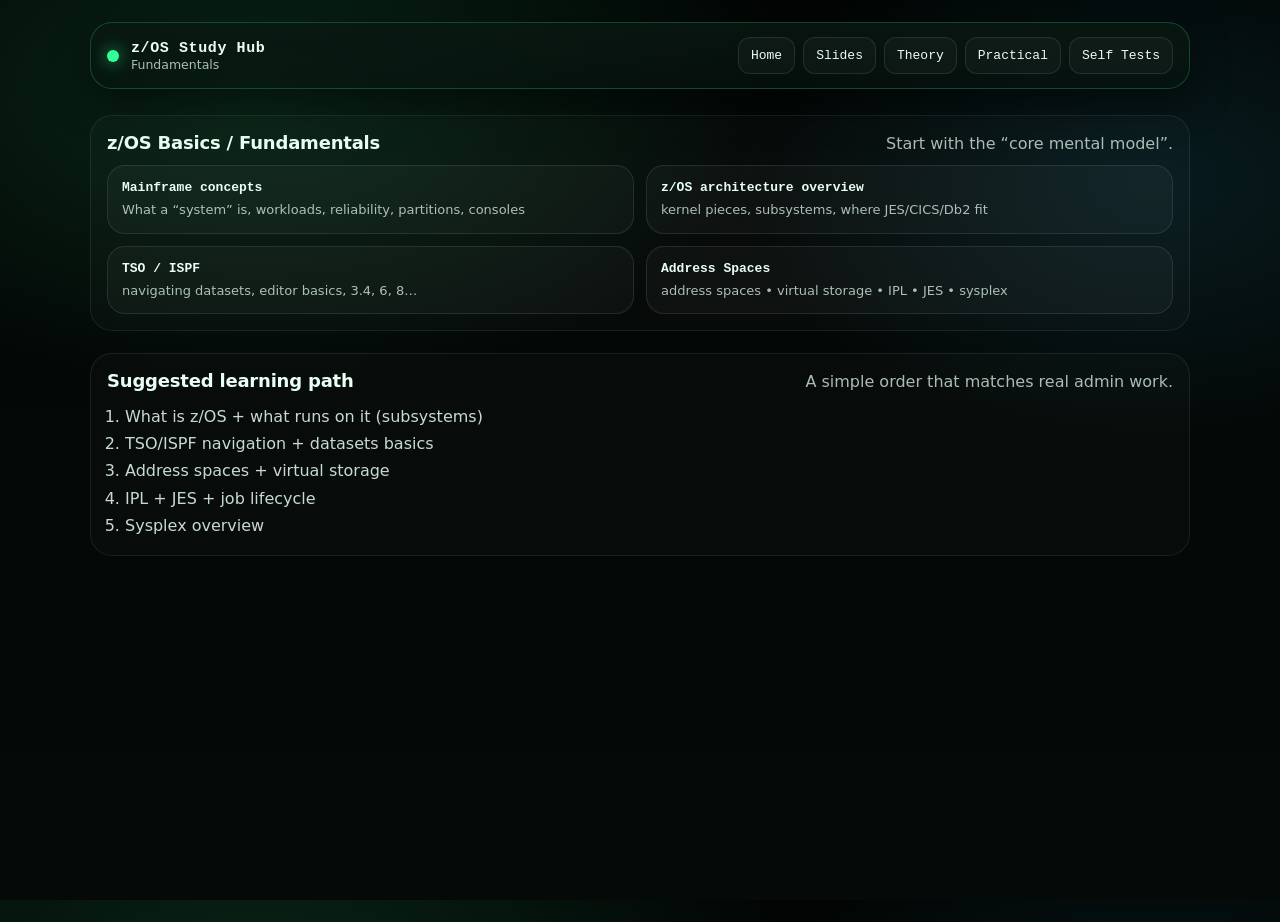
==== fundamentals.html @ 28c4d955 "Auto stash before checking out "origin/main"" ====
<!DOCTYPE html>
<html lang="en">
<head>
  <meta charset="UTF-8" />
  <title>z/OS Fundamentals</title>
  <meta name="viewport" content="width=device-width, initial-scale=1" />
  <link rel="stylesheet" href="assets/style.css" />
</head>

<body>
  <header class="topbar">
    <div class="brand">
      <span class="led"></span>
      <div>
        <div class="brand-title">z/OS Study Hub</div>
        <div class="brand-subtitle">Fundamentals</div>
      </div>
    </div>

    <nav class="topnav">
      <a href="index.html">Home</a>
      <a href="slides.html">Slides</a>
      <a href="theory.html">Theory</a>
      <a href="practical.html">Practical</a>
      <a href="tests.html">Self Tests</a>
    </nav>
  </header>

  <main class="container">
    <section class="section">
      <div class="section-title">
        <h2>z/OS Basics / Fundamentals</h2>
        <p class="muted">Start with the “core mental model”.</p>
      </div>

      <div class="grid areas">
        <a class="area-card" href="#">
          <div class="area-name">Mainframe concepts</div>
          <div class="area-items">What a “system” is, workloads, reliability, partitions, consoles</div>
        </a>

        <a class="area-card" href="#">
          <div class="area-name">z/OS architecture overview</div>
          <div class="area-items">kernel pieces, subsystems, where JES/CICS/Db2 fit</div>
        </a>

        <a class="area-card" href="#">
          <div class="area-name">TSO / ISPF</div>
          <div class="area-items">navigating datasets, editor basics, 3.4, 6, 8…</div>
        </a>

        <a class="area-card" href="address-spaces.html">
        <div class="area-name">Address Spaces</div>
          <div class="area-items">address spaces • virtual storage • IPL • JES • sysplex</div>
        </a>
      </div>
    </section>

    <section class="section">
      <div class="section-title">
        <h2>Suggested learning path</h2>
        <p class="muted">A simple order that matches real admin work.</p>
      </div>

      <ol style="margin-left: 18px; line-height: 1.7; color: rgba(233,255,244,0.85);">
        <li>What is z/OS + what runs on it (subsystems)</li>
        <li>TSO/ISPF navigation + datasets basics</li>
        <li>Address spaces + virtual storage</li>
        <li>IPL + JES + job lifecycle</li>
        <li>Sysplex overview</li>
      </ol>
    </section>
  </main>
</body>
</html>
---- assets/style.css ----
/* ===== Reset ===== */
* { margin: 0; padding: 0; box-sizing: border-box; }
html, body { height: 100%; }

:root{
  --bg: #050A08;
  --panel: rgba(10, 24, 18, 0.75);
  --panel-solid: #07130f;

  --text: #E9FFF4;
  --muted: rgba(233, 255, 244, 0.72);

  --accent: #33ff99;      /* classic terminal green */
  --accent2: #34d4ff;     /* subtle cyan */
  --danger: #ff4d6d;

  --border: rgba(51,255,153,0.22);
  --shadow: 0 16px 40px rgba(0,0,0,0.45);

  --radius: 16px;
  --radius2: 22px;

  --mono: ui-monospace, SFMono-Regular, Menlo, Monaco, Consolas, "Liberation Mono", "Courier New", monospace;
  --sans: system-ui, -apple-system, Segoe UI, Roboto, Helvetica, Arial, "Apple Color Emoji","Segoe UI Emoji";
}

body{
  font-family: var(--sans);
  color: var(--text);
  background:
    radial-gradient(900px 500px at 20% 10%, rgba(51,255,153,0.13), transparent 60%),
    radial-gradient(700px 450px at 90% 20%, rgba(52,212,255,0.10), transparent 60%),
    linear-gradient(180deg, #020504, var(--bg));
}

/* subtle “scanlines” */
body::before{
  content:"";
  position: fixed;
  inset: 0;
  pointer-events: none;
  background: repeating-linear-gradient(
    to bottom,
    rgba(255,255,255,0.03),
    rgba(255,255,255,0.03) 1px,
    transparent 1px,
    transparent 4px
  );
  opacity: 0.07;
  mix-blend-mode: overlay;
}

a{ color: inherit; text-decoration: none; }
a:hover{ text-decoration: none; }

/* ===== Layout ===== */
.container{
  width: min(1100px, 92vw);
  margin: 26px auto 40px;
}

.topbar{
  width: min(1100px, 92vw);
  margin: 22px auto 0;
  display: flex;
  align-items: center;
  justify-content: space-between;
  gap: 18px;
  padding: 14px 16px;
  border: 1px solid var(--border);
  border-radius: var(--radius2);
  background: linear-gradient(180deg, rgba(10,24,18,0.85), rgba(7,19,15,0.60));
  box-shadow: var(--shadow);
  backdrop-filter: blur(10px);
}

.brand{
  display: flex;
  align-items: center;
  gap: 12px;
}

.led{
  width: 12px;
  height: 12px;
  border-radius: 999px;
  background: var(--accent);
  box-shadow: 0 0 16px rgba(51,255,153,0.7);
}

.brand-title{
  font-family: var(--mono);
  letter-spacing: 0.6px;
  font-weight: 800;
  font-size: 15px;
}

.brand-subtitle{
  color: var(--muted);
  font-size: 12.5px;
}

.topnav{
  display: flex;
  gap: 8px;
  flex-wrap: wrap;
  justify-content: flex-end;
}

.topnav a{
  font-family: var(--mono);
  font-size: 13px;
  padding: 10px 12px;
  border-radius: 12px;
  border: 1px solid rgba(233,255,244,0.10);
  background: rgba(255,255,255,0.03);
  transition: transform .12s ease, border-color .12s ease;
}

.topnav a:hover{
  transform: translateY(-1px);
  border-color: rgba(51,255,153,0.35);
}

/* ===== Hero ===== */
.hero{
  display: grid;
  grid-template-columns: 1.15fr 0.85fr;
  gap: 18px;
  margin-top: 18px;
}

@media (max-width: 900px){
  .hero{ grid-template-columns: 1fr; }
}

.hero h1{
  font-size: clamp(28px, 3.2vw, 42px);
  line-height: 1.05;
  letter-spacing: -0.5px;
  margin-bottom: 10px;
}

.muted{ color: var(--muted); }

.cta-row{
  display: flex;
  gap: 10px;
  flex-wrap: wrap;
  margin: 18px 0 14px;
}

.btn{
  display: inline-flex;
  align-items: center;
  justify-content: center;
  gap: 10px;
  padding: 12px 14px;
  border-radius: 14px;
  border: 1px solid rgba(233,255,244,0.12);
  background: rgba(255,255,255,0.03);
  font-family: var(--mono);
  font-size: 13px;
  transition: transform .12s ease, border-color .12s ease;
}

.btn:hover{
  transform: translateY(-1px);
  border-color: rgba(51,255,153,0.45);
}

.btn.primary{
  background: linear-gradient(180deg, rgba(51,255,153,0.18), rgba(51,255,153,0.06));
  border-color: rgba(51,255,153,0.38);
  box-shadow: 0 0 0 1px rgba(51,255,153,0.14) inset;
}

.btn.ghost{
  border-color: rgba(52,212,255,0.22);
}

.statusline{
  display: flex;
  gap: 8px;
  flex-wrap: wrap;
  margin-top: 6px;
}

.pill{
  font-family: var(--mono);
  font-size: 12px;
  padding: 7px 10px;
  border-radius: 999px;
  border: 1px solid rgba(233,255,244,0.10);
  background: rgba(255,255,255,0.03);
}

/* ===== Panels and cards ===== */
.panel{
  border-radius: var(--radius2);
  border: 1px solid var(--border);
  background: linear-gradient(180deg, rgba(10,24,18,0.82), rgba(7,19,15,0.55));
  box-shadow: var(--shadow);
  padding: 14px;
  backdrop-filter: blur(10px);
}

.panel-title{
  font-family: var(--mono);
  font-weight: 700;
  font-size: 13px;
  color: rgba(233,255,244,0.85);
  margin-bottom: 12px;
  letter-spacing: 0.4px;
}

.grid{
  display: grid;
  grid-template-columns: repeat(2, minmax(0, 1fr));
  gap: 12px;
}

@media (max-width: 520px){
  .grid{ grid-template-columns: 1fr; }
}

.card{
  border-radius: 16px;
  border: 1px solid rgba(233,255,244,0.10);
  background: rgba(255,255,255,0.03);
  padding: 12px;
  transition: transform .12s ease, border-color .12s ease;
  position: relative;
  overflow: hidden;
}

.card:hover{
  transform: translateY(-2px);
  border-color: rgba(51,255,153,0.38);
}

.card-title{
  font-family: var(--mono);
  font-weight: 800;
  font-size: 13px;
  margin-bottom: 6px;
}

.card-desc{
  color: var(--muted);
  font-size: 13px;
  line-height: 1.35;
}

.card-tag{
  margin-top: 10px;
  display: inline-block;
  font-family: var(--mono);
  font-size: 11.5px;
  padding: 6px 9px;
  border-radius: 999px;
  border: 1px solid rgba(51,255,153,0.25);
  background: rgba(51,255,153,0.08);
  color: rgba(233,255,244,0.92);
}

.disabled{
  opacity: 0.55;
  filter: grayscale(0.2);
  cursor: not-allowed;
  pointer-events: none;
}

/* ===== Sections ===== */
.section{
  margin-top: 22px;
  border-radius: var(--radius2);
  border: 1px solid rgba(233,255,244,0.08);
  background: rgba(255,255,255,0.02);
  padding: 16px;
}

.section-title{
  display: flex;
  align-items: baseline;
  justify-content: space-between;
  gap: 12px;
  margin-bottom: 12px;
}

.section h2{
  font-size: 18px;
  letter-spacing: -0.2px;
}

.areas{
  grid-template-columns: repeat(2, minmax(0, 1fr));
}

@media (max-width: 900px){
  .areas{ grid-template-columns: 1fr; }
}

.area-card{
  border-radius: 18px;
  border: 1px solid rgba(233,255,244,0.10);
  background: rgba(255,255,255,0.03);
  padding: 14px;
  transition: transform .12s ease, border-color .12s ease;
}

.area-card:hover{
  transform: translateY(-2px);
  border-color: rgba(52,212,255,0.30);
}

.area-name{
  font-family: var(--mono);
  font-weight: 900;
  font-size: 13px;
  margin-bottom: 6px;
}

.area-items{
  color: var(--muted);
  font-size: 13px;
  line-height: 1.35;
}

/* ===== Footer ===== */
.footer{
  margin-top: 20px;
  padding: 14px 2px;
  text-align: center;
  color: rgba(233,255,244,0.55);
  font-size: 12.5px;
  font-family: var(--mono);
}
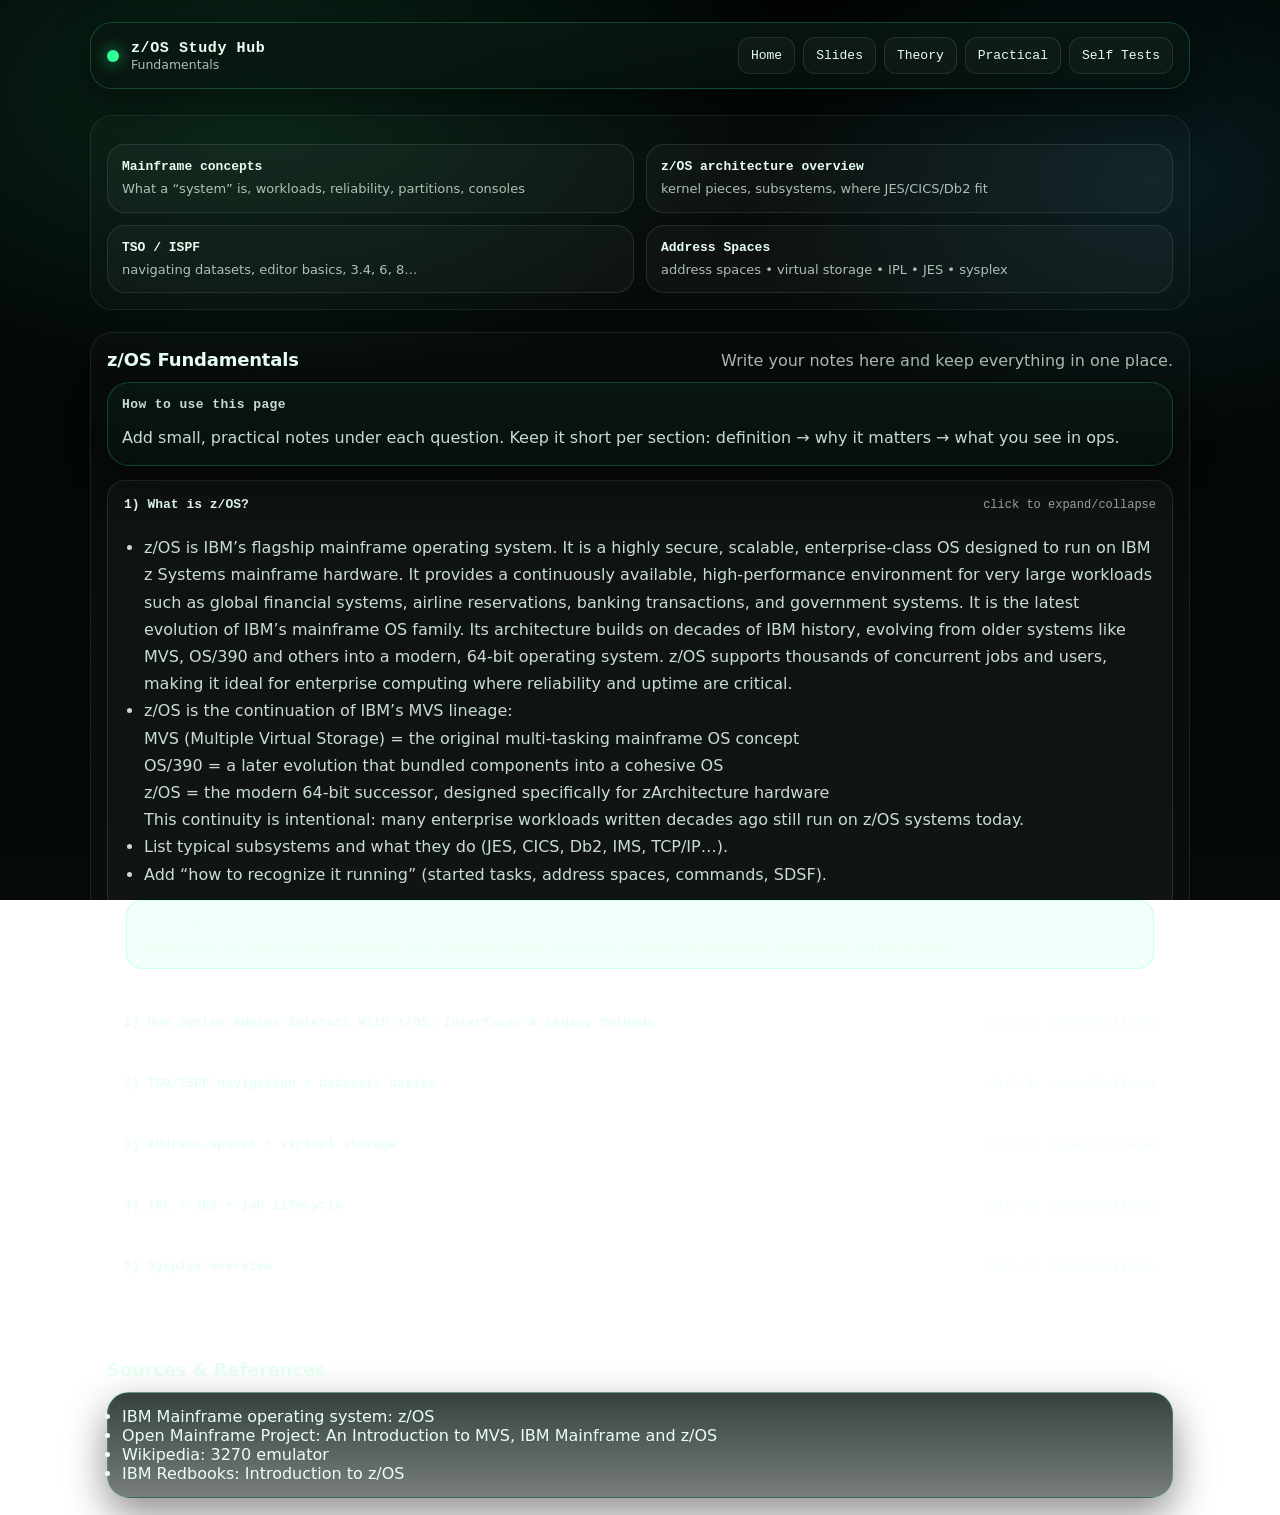
==== commit 02e1a0ad: "website updates" ====
--- a/fundamentals.html
+++ b/fundamentals.html
@@ -29,8 +29,6 @@
   <main class="container">
     <section class="section">
       <div class="section-title">
-        <h2>z/OS Basics / Fundamentals</h2>
-        <p class="muted">Start with the “core mental model”.</p>
       </div>
 
       <div class="grid areas">
@@ -55,21 +53,200 @@
         </a>
       </div>
     </section>
-
-    <section class="section">
-      <div class="section-title">
-        <h2>Suggested learning path</h2>
-        <p class="muted">A simple order that matches real admin work.</p>
-      </div>
-
-      <ol style="margin-left: 18px; line-height: 1.7; color: rgba(233,255,244,0.85);">
-        <li>What is z/OS + what runs on it (subsystems)</li>
-        <li>TSO/ISPF navigation + datasets basics</li>
-        <li>Address spaces + virtual storage</li>
-        <li>IPL + JES + job lifecycle</li>
-        <li>Sysplex overview</li>
-      </ol>
-    </section>
+<section class="section">
+  <div class="section-title">
+    <h2>z/OS Fundamentals</h2>
+    <p class="muted">Write your notes here and keep everything in one place.</p>
+  </div>
+
+  <div class="panel" style="margin-top: 12px;">
+    <div class="panel-title">How to use this page</div>
+    <p style="line-height: 1.7; color: rgba(233,255,244,0.85);">
+      Add small, practical notes under each question. Keep it short per section: definition → why it matters → what you see in ops.
+    </p>
+  </div>
+
+  <div class="qa" style="margin-top: 14px;">
+    <details open class="qa-item">
+      <summary class="qa-summary">
+        1) What is z/OS?
+        <span class="qa-hint muted">click to expand/collapse</span>
+      </summary>
+      <div class="qa-body">
+        <ul class="qa-list">
+          <li>z/OS is IBM’s flagship mainframe operating system. It is a highly secure, scalable, enterprise-class OS designed to run on IBM z Systems mainframe hardware. It provides a continuously available, high-performance environment for very large workloads such as global financial systems, airline reservations, banking transactions, and government systems.
+It is the latest evolution of IBM’s mainframe OS family. Its architecture builds on decades of IBM history, evolving from older systems like MVS, OS/390 and others into a modern, 64-bit operating system.
+z/OS supports thousands of concurrent jobs and users, making it ideal for enterprise computing where reliability and uptime are critical.</li>
+<li>
+
+z/OS is the continuation of IBM’s MVS lineage: <br>
+
+MVS (Multiple Virtual Storage) = the original multi-tasking mainframe OS concept <br>
+
+OS/390 = a later evolution that bundled components into a cohesive OS <br>
+
+z/OS = the modern 64-bit successor, designed specifically for zArchitecture hardware <br>
+
+This continuity is intentional: many enterprise workloads written decades ago still run on z/OS systems today.</li>
+          <li>List typical subsystems and what they do (JES, CICS, Db2, IMS, TCP/IP…).</li>
+          <li>Add “how to recognize it running” (started tasks, address spaces, commands, SDSF).</li>
+        </ul>
+
+        <div class="qa-note">
+          <span class="qa-note-label">1-line useful info</span>
+          <span class="qa-note-text">Subsystems are specialized components that provide services (like batch, transaction, database, networking) on top of z/OS.</span>
+        </div>
+      </div>
+    </details>
+    <details class="qa-item">
+      <summary class="qa-summary">
+        2) How System Admins Interact With z/OS: Interfaces & Legacy Methods
+        <span class="qa-hint muted">click to expand/collapse</span>
+      </summary>
+      <div class="qa-body">
+        <ul class="qa-list">
+          <li>Terminal Emulators (3270 / TN3270) <br>
+
+Mainframe consoles and user sessions traditionally use 3270 terminal protocols. These were originally hardware terminals; today, software 3270 emulators (often TN3270 over TCP/IP) let sysadmins and users interact with z/OS screens from PCs.
+<div class="image-block">
+  <img src="img/tn3270.png" 
+       alt="Example TN3270 terminal session"
+       class="content-image">
+
+  <div class="image-caption">
+    Example TN3270 terminal session (Mocha TN3270 emulation)
+  </div>
+</div></li>
+          <li>Dataset naming rules + HLQ/qualifiers (your notes).</li>
+          <li>Dataset types you touch often (PS, PDS/PDSE, VSAM, GDG).</li>
+        </ul>
+
+        <div class="qa-note">
+          <span class="qa-note-label">1-line useful info</span>
+          <span class="qa-note-text">In z/OS, a dataset is the basic “file” concept, and catalog entries tell the system where the data lives.</span>
+        </div>
+      </div>
+    </details>
+    <details class="qa-item">
+      <summary class="qa-summary">
+        2) TSO/ISPF navigation + datasets basics
+        <span class="qa-hint muted">click to expand/collapse</span>
+      </summary>
+      <div class="qa-body">
+        <p class="muted">Your answer:</p>
+        <ul class="qa-list">
+          <li>Common ISPF panels you use (e.g., 3.4, editor, command line habits).</li>
+          <li>Dataset naming rules + HLQ/qualifiers (your notes).</li>
+          <li>Dataset types you touch often (PS, PDS/PDSE, VSAM, GDG).</li>
+        </ul>
+
+        <div class="qa-note">
+          <span class="qa-note-label">1-line useful info</span>
+          <span class="qa-note-text">In z/OS, a dataset is the basic “file” concept, and catalog entries tell the system where the data lives.</span>
+        </div>
+      </div>
+    </details>
+
+    <details class="qa-item">
+      <summary class="qa-summary">
+        3) Address spaces + virtual storage
+        <span class="qa-hint muted">click to expand/collapse</span>
+      </summary>
+      <div class="qa-body">
+        <p class="muted">Your answer:</p>
+        <ul class="qa-list">
+          <li>Define address space in your own words and how it relates to isolation.</li>
+          <li>Explain virtual storage at a high level (private/common, paging terms as you like).</li>
+          <li>Write down what you check when something “runs out of storage”.</li>
+        </ul>
+
+        <div class="qa-note">
+          <span class="qa-note-label">1-line useful info</span>
+          <span class="qa-note-text">Each address space gets its own virtual storage view, which is why many workloads can run safely side-by-side.</span>
+        </div>
+
+        <div style="margin-top: 12px;">
+          <a class="btn primary" href="address-spaces.html">Go to: Address Spaces page</a>
+        </div>
+      </div>
+    </details>
+
+    <details class="qa-item">
+      <summary class="qa-summary">
+        4) IPL + JES + job lifecycle
+        <span class="qa-hint muted">click to expand/collapse</span>
+      </summary>
+      <div class="qa-body">
+        <p class="muted">Your answer:</p>
+        <ul class="qa-list">
+          <li>What IPL means for you operationally (what starts, what must come up).</li>
+          <li>What JES does and why spooling exists.</li>
+          <li>Job states (from submission → execution → output) in your words.</li>
+        </ul>
+
+        <div class="qa-note">
+          <span class="qa-note-label">1-line useful info</span>
+          <span class="qa-note-text">JES manages batch work by reading jobs, queuing them (spool), selecting execution, and handling output.</span>
+        </div>
+      </div>
+    </details>
+
+    <details class="qa-item">
+      <summary class="qa-summary">
+        5) Sysplex overview
+        <span class="qa-hint muted">click to expand/collapse</span>
+      </summary>
+      <div class="qa-body">
+        <p class="muted">Your answer:</p>
+        <ul class="qa-list">
+          <li>Why sysplex exists (availability, scaling, workload distribution).</li>
+          <li>What changes in operations when you have multiple images.</li>
+          <li>Terms you want to remember (keep this list small).</li>
+        </ul>
+
+        <div class="qa-note">
+          <span class="qa-note-label">1-line useful info</span>
+          <span class="qa-note-text">A sysplex lets multiple z/OS systems cooperate as one environment for resilience and shared workload.</span>
+        </div>
+      </div>
+    </details>
+  </div>
+</section>
+<section class="section sources">
+  <div class="section-title">
+    <h2>Sources & References</h2>
+  </div>
+
+  <div class="panel">
+    <ul class="source-list">
+
+      <li>
+        <a href="https://www.ibm.com/docs/en/zos-basic-skills?topic=systems-mainframe-operating-system-zos" target="_blank">
+          IBM Mainframe operating system: z/OS
+        </a>
+      </li>
+
+      <li>
+        <a href="https://openmainframeproject.org/blog/an-introduction-to-mvs-ibm-mainframe-and-z-os/" target="_blank">
+          Open Mainframe Project: An Introduction to MVS, IBM Mainframe and z/OS
+        </a>
+      </li>
+
+      <li>
+        <a href="https://en.wikipedia.org/wiki/3270_emulator" target="_blank">
+          Wikipedia: 3270 emulator
+        </a>
+      </li>
+        <li>
+        <a href="https://www.redbooks.ibm.com/abstracts/crse0304.html" target="_blank">
+            IBM Redbooks: Introduction to z/OS
+        </a>
+      </li>
+    </ul>
+  </div>
+</section>
   </main>
+  
 </body>
+
 </html>
--- a/assets/style.css
+++ b/assets/style.css
@@ -27,10 +27,14 @@
 body{
   font-family: var(--sans);
   color: var(--text);
+
   background:
     radial-gradient(900px 500px at 20% 10%, rgba(51,255,153,0.13), transparent 60%),
     radial-gradient(700px 450px at 90% 20%, rgba(52,212,255,0.10), transparent 60%),
     linear-gradient(180deg, #020504, var(--bg));
+
+  background-attachment: fixed;   /* ⭐ IMPORTANT */
+  background-repeat: no-repeat;   /* ⭐ prevents weird repetition */
 }
 
 /* subtle “scanlines” */
@@ -335,4 +339,138 @@
   color: rgba(233,255,244,0.55);
   font-size: 12.5px;
   font-family: var(--mono);
+}
+/* ===== Level Toggle ===== */
+.level-switch{
+  display: inline-flex;
+  gap: 10px;
+  margin-top: 14px;
+  padding: 8px;
+  border-radius: 18px;
+  border: 1px solid rgba(233,255,244,0.10);
+  background: rgba(255,255,255,0.02);
+}
+
+.togglebtn{
+  appearance: none;
+  border: 1px solid rgba(233,255,244,0.12);
+  background: rgba(255,255,255,0.03);
+  color: rgba(233,255,244,0.9);
+  font-family: var(--mono);
+  font-size: 13px;
+  padding: 10px 14px;
+  border-radius: 14px;
+  cursor: pointer;
+  transition: transform .12s ease, border-color .12s ease;
+}
+
+.togglebtn:hover{
+  transform: translateY(-1px);
+  border-color: rgba(51,255,153,0.35);
+}
+
+.togglebtn.active{
+  background: linear-gradient(180deg, rgba(51,255,153,0.20), rgba(51,255,153,0.06));
+  border-color: rgba(51,255,153,0.45);
+  box-shadow: 0 0 0 1px rgba(51,255,153,0.14) inset;
+}
+.level-switch{ display:inline-flex; gap:10px; margin-top:14px; padding:8px; border-radius:18px;
+  border:1px solid rgba(233,255,244,0.10); background: rgba(255,255,255,0.02); }
+
+.togglebtn{ border:1px solid rgba(233,255,244,0.12); background: rgba(255,255,255,0.03);
+  color: rgba(233,255,244,0.9); font-family: var(--mono); font-size:13px; padding:10px 14px;
+  border-radius:14px; cursor:pointer; transition: transform .12s ease, border-color .12s ease; }
+
+.togglebtn:hover{ transform: translateY(-1px); border-color: rgba(51,255,153,0.35); }
+
+.togglebtn.active{
+  background: linear-gradient(180deg, rgba(51,255,153,0.20), rgba(51,255,153,0.06));
+  border-color: rgba(51,255,153,0.45);
+  box-shadow: 0 0 0 1px rgba(51,255,153,0.14) inset;
+}
+
+.hidden{ display:none !important; }
+/* ===== Q&A (accordion) ===== */
+.qa-item{
+  border-radius: 18px;
+  border: 1px solid rgba(233,255,244,0.10);
+  background: rgba(255,255,255,0.03);
+  padding: 10px 12px;
+  margin-bottom: 12px;
+}
+
+.qa-summary{
+  list-style: none;
+  cursor: pointer;
+  font-family: var(--mono);
+  font-weight: 900;
+  font-size: 13px;
+  display: flex;
+  align-items: baseline;
+  justify-content: space-between;
+  gap: 10px;
+  padding: 6px 4px;
+}
+
+.qa-summary::-webkit-details-marker{ display:none; }
+
+.qa-hint{
+  font-weight: 500;
+  font-size: 12px;
+  opacity: 0.85;
+}
+
+.qa-body{
+  padding: 10px 6px 6px;
+  line-height: 1.7;
+  color: rgba(233,255,244,0.85);
+}
+
+.qa-list{
+  margin-left: 18px;
+  margin-top: 6px;
+}
+
+.qa-note{
+  margin-top: 12px;
+  border-radius: 16px;
+  border: 1px solid rgba(51,255,153,0.20);
+  background: rgba(51,255,153,0.06);
+  padding: 10px 12px;
+  display: grid;
+  gap: 6px;
+}
+
+.qa-note-label{
+  font-family: var(--mono);
+  font-size: 11.5px;
+  color: rgba(233,255,244,0.85);
+}
+
+.qa-note-text{
+  font-size: 13px;
+  color: rgba(233,255,244,0.92);
+}/* ===== Content Images ===== */
+.image-block{
+  margin-top: 16px;
+  text-align: center;
+}
+
+.content-image{
+  max-width: 100%;
+  border-radius: 16px;
+  border: 1px solid rgba(51,255,153,0.25);
+  box-shadow: 0 10px 30px rgba(0,0,0,0.5);
+}
+
+.image-caption{
+  margin-top: 8px;
+  font-family: var(--mono);
+  font-size: 12px;
+  color: rgba(233,255,244,0.65);
+}.terminal-frame{
+  padding: 12px;
+  border-radius: 18px;
+  background: linear-gradient(180deg, #07130f, #020504);
+  border: 1px solid rgba(51,255,153,0.35);
 }
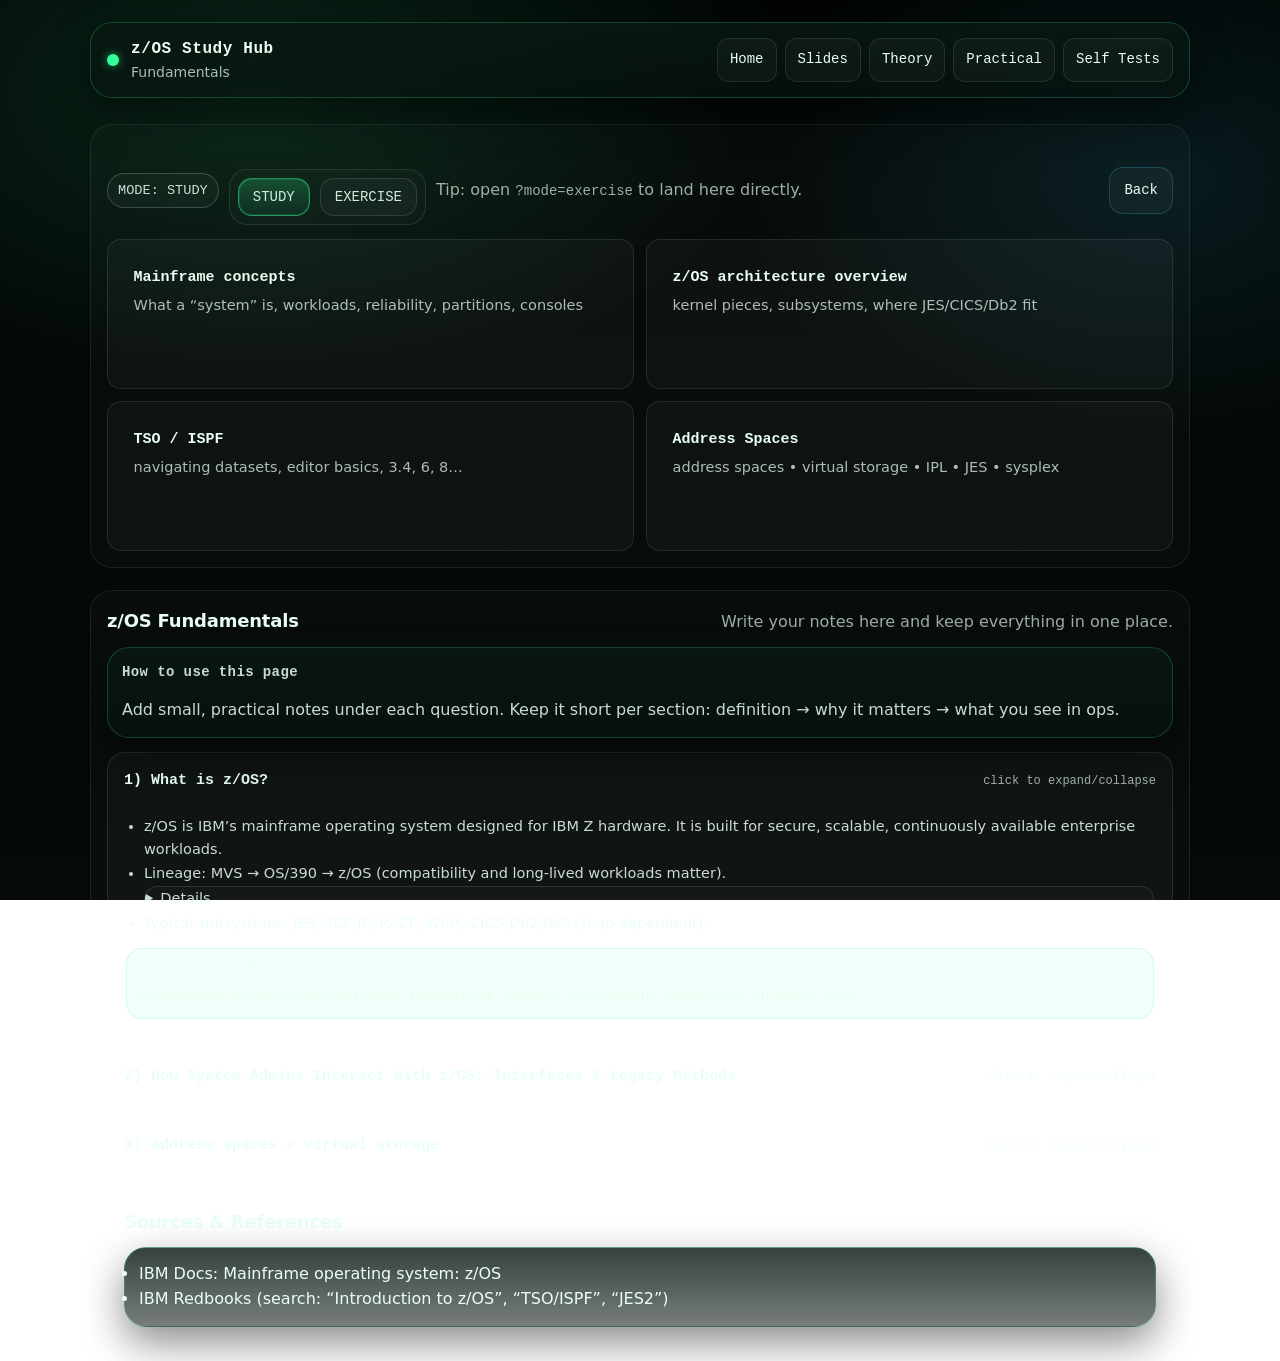
==== commit 3d05d49a: "updates" ====
--- a/fundamentals.html
+++ b/fundamentals.html
@@ -5,6 +5,27 @@
   <title>z/OS Fundamentals</title>
   <meta name="viewport" content="width=device-width, initial-scale=1" />
   <link rel="stylesheet" href="assets/style.css" />
+  <style>
+    /* Small extras (safe even if style.css already has similar) */
+    .modebar { display:flex; gap:10px; align-items:center; justify-content:space-between; margin: 14px 0; }
+    .mode-left { display:flex; gap:10px; align-items:center; flex-wrap: wrap; }
+    .pill { padding: 6px 10px; border-radius: 999px; font-size: 0.85rem; border: 1px solid rgba(233,255,244,0.2); color: rgba(233,255,244,0.85); }
+    .hidden { display:none !important; }
+
+    .quiz-card { padding: 14px; border-radius: 14px; border: 1px solid rgba(233,255,244,0.14); background: rgba(10,18,14,0.55); }
+    .quiz-q { font-weight: 600; margin-bottom: 10px; }
+    .quiz-opts { display:grid; gap: 10px; }
+    .opt { display:flex; gap: 10px; align-items:flex-start; padding: 10px; border-radius: 12px; border: 1px solid rgba(233,255,244,0.12); cursor:pointer; }
+    .opt input { margin-top: 3px; }
+    .feedback { margin-top: 10px; padding: 10px; border-radius: 12px; border: 1px solid rgba(233,255,244,0.12); }
+    .feedback.good { border-color: rgba(72, 255, 170, 0.35); }
+    .feedback.bad { border-color: rgba(255, 92, 92, 0.35); }
+
+    .task { padding: 14px; border-radius: 14px; border: 1px solid rgba(233,255,244,0.14); background: rgba(10,18,14,0.55); }
+    .task h3 { margin: 0 0 8px; }
+    .task ul { margin: 8px 0 0 18px; }
+    .task details { margin-top: 10px; }
+  </style>
 </head>
 
 <body>
@@ -27,10 +48,29 @@
   </header>
 
   <main class="container">
+
+    <!-- Mode Switch (Study / Exercise) -->
     <section class="section">
-      <div class="section-title">
-      </div>
-
+      <div class="modebar">
+        <div class="mode-left">
+          <span class="pill" id="mode-pill">MODE: STUDY</span>
+
+          <div class="level-switch" role="tablist" aria-label="Mode">
+            <button class="togglebtn active" id="btn-study" role="tab" aria-selected="true">
+              STUDY
+            </button>
+            <button class="togglebtn" id="btn-ex" role="tab" aria-selected="false">
+              EXERCISE
+            </button>
+          </div>
+
+          <span class="muted">Tip: open <code>?mode=exercise</code> to land here directly.</span>
+        </div>
+
+        <a class="btn ghost" href="index.html">Back</a>
+      </div>
+
+      <!-- Fundamentals topic tiles (these can also be mode-aware if you want later) -->
       <div class="grid areas">
         <a class="area-card" href="#">
           <div class="area-name">Mainframe concepts</div>
@@ -48,205 +88,286 @@
         </a>
 
         <a class="area-card" href="address-spaces.html">
-        <div class="area-name">Address Spaces</div>
+          <div class="area-name">Address Spaces</div>
           <div class="area-items">address spaces • virtual storage • IPL • JES • sysplex</div>
         </a>
       </div>
     </section>
-<section class="section">
-  <div class="section-title">
-    <h2>z/OS Fundamentals</h2>
-    <p class="muted">Write your notes here and keep everything in one place.</p>
-  </div>
-
-  <div class="panel" style="margin-top: 12px;">
-    <div class="panel-title">How to use this page</div>
-    <p style="line-height: 1.7; color: rgba(233,255,244,0.85);">
-      Add small, practical notes under each question. Keep it short per section: definition → why it matters → what you see in ops.
-    </p>
-  </div>
-
-  <div class="qa" style="margin-top: 14px;">
-    <details open class="qa-item">
-      <summary class="qa-summary">
-        1) What is z/OS?
-        <span class="qa-hint muted">click to expand/collapse</span>
-      </summary>
-      <div class="qa-body">
-        <ul class="qa-list">
-          <li>z/OS is IBM’s flagship mainframe operating system. It is a highly secure, scalable, enterprise-class OS designed to run on IBM z Systems mainframe hardware. It provides a continuously available, high-performance environment for very large workloads such as global financial systems, airline reservations, banking transactions, and government systems.
-It is the latest evolution of IBM’s mainframe OS family. Its architecture builds on decades of IBM history, evolving from older systems like MVS, OS/390 and others into a modern, 64-bit operating system.
-z/OS supports thousands of concurrent jobs and users, making it ideal for enterprise computing where reliability and uptime are critical.</li>
-<li>
-
-z/OS is the continuation of IBM’s MVS lineage: <br>
-
-MVS (Multiple Virtual Storage) = the original multi-tasking mainframe OS concept <br>
-
-OS/390 = a later evolution that bundled components into a cohesive OS <br>
-
-z/OS = the modern 64-bit successor, designed specifically for zArchitecture hardware <br>
-
-This continuity is intentional: many enterprise workloads written decades ago still run on z/OS systems today.</li>
-          <li>List typical subsystems and what they do (JES, CICS, Db2, IMS, TCP/IP…).</li>
-          <li>Add “how to recognize it running” (started tasks, address spaces, commands, SDSF).</li>
-        </ul>
-
-        <div class="qa-note">
-          <span class="qa-note-label">1-line useful info</span>
-          <span class="qa-note-text">Subsystems are specialized components that provide services (like batch, transaction, database, networking) on top of z/OS.</span>
-        </div>
-      </div>
-    </details>
-    <details class="qa-item">
-      <summary class="qa-summary">
-        2) How System Admins Interact With z/OS: Interfaces & Legacy Methods
-        <span class="qa-hint muted">click to expand/collapse</span>
-      </summary>
-      <div class="qa-body">
-        <ul class="qa-list">
-          <li>Terminal Emulators (3270 / TN3270) <br>
-
-Mainframe consoles and user sessions traditionally use 3270 terminal protocols. These were originally hardware terminals; today, software 3270 emulators (often TN3270 over TCP/IP) let sysadmins and users interact with z/OS screens from PCs.
-<div class="image-block">
-  <img src="img/tn3270.png" 
-       alt="Example TN3270 terminal session"
-       class="content-image">
-
-  <div class="image-caption">
-    Example TN3270 terminal session (Mocha TN3270 emulation)
-  </div>
-</div></li>
-          <li>Dataset naming rules + HLQ/qualifiers (your notes).</li>
-          <li>Dataset types you touch often (PS, PDS/PDSE, VSAM, GDG).</li>
-        </ul>
-
-        <div class="qa-note">
-          <span class="qa-note-label">1-line useful info</span>
-          <span class="qa-note-text">In z/OS, a dataset is the basic “file” concept, and catalog entries tell the system where the data lives.</span>
-        </div>
-      </div>
-    </details>
-    <details class="qa-item">
-      <summary class="qa-summary">
-        2) TSO/ISPF navigation + datasets basics
-        <span class="qa-hint muted">click to expand/collapse</span>
-      </summary>
-      <div class="qa-body">
-        <p class="muted">Your answer:</p>
-        <ul class="qa-list">
-          <li>Common ISPF panels you use (e.g., 3.4, editor, command line habits).</li>
-          <li>Dataset naming rules + HLQ/qualifiers (your notes).</li>
-          <li>Dataset types you touch often (PS, PDS/PDSE, VSAM, GDG).</li>
-        </ul>
-
-        <div class="qa-note">
-          <span class="qa-note-label">1-line useful info</span>
-          <span class="qa-note-text">In z/OS, a dataset is the basic “file” concept, and catalog entries tell the system where the data lives.</span>
-        </div>
-      </div>
-    </details>
-
-    <details class="qa-item">
-      <summary class="qa-summary">
-        3) Address spaces + virtual storage
-        <span class="qa-hint muted">click to expand/collapse</span>
-      </summary>
-      <div class="qa-body">
-        <p class="muted">Your answer:</p>
-        <ul class="qa-list">
-          <li>Define address space in your own words and how it relates to isolation.</li>
-          <li>Explain virtual storage at a high level (private/common, paging terms as you like).</li>
-          <li>Write down what you check when something “runs out of storage”.</li>
-        </ul>
-
-        <div class="qa-note">
-          <span class="qa-note-label">1-line useful info</span>
-          <span class="qa-note-text">Each address space gets its own virtual storage view, which is why many workloads can run safely side-by-side.</span>
-        </div>
-
-        <div style="margin-top: 12px;">
-          <a class="btn primary" href="address-spaces.html">Go to: Address Spaces page</a>
-        </div>
-      </div>
-    </details>
-
-    <details class="qa-item">
-      <summary class="qa-summary">
-        4) IPL + JES + job lifecycle
-        <span class="qa-hint muted">click to expand/collapse</span>
-      </summary>
-      <div class="qa-body">
-        <p class="muted">Your answer:</p>
-        <ul class="qa-list">
-          <li>What IPL means for you operationally (what starts, what must come up).</li>
-          <li>What JES does and why spooling exists.</li>
-          <li>Job states (from submission → execution → output) in your words.</li>
-        </ul>
-
-        <div class="qa-note">
-          <span class="qa-note-label">1-line useful info</span>
-          <span class="qa-note-text">JES manages batch work by reading jobs, queuing them (spool), selecting execution, and handling output.</span>
-        </div>
-      </div>
-    </details>
-
-    <details class="qa-item">
-      <summary class="qa-summary">
-        5) Sysplex overview
-        <span class="qa-hint muted">click to expand/collapse</span>
-      </summary>
-      <div class="qa-body">
-        <p class="muted">Your answer:</p>
-        <ul class="qa-list">
-          <li>Why sysplex exists (availability, scaling, workload distribution).</li>
-          <li>What changes in operations when you have multiple images.</li>
-          <li>Terms you want to remember (keep this list small).</li>
-        </ul>
-
-        <div class="qa-note">
-          <span class="qa-note-label">1-line useful info</span>
-          <span class="qa-note-text">A sysplex lets multiple z/OS systems cooperate as one environment for resilience and shared workload.</span>
-        </div>
-      </div>
-    </details>
-  </div>
-</section>
-<section class="section sources">
-  <div class="section-title">
-    <h2>Sources & References</h2>
-  </div>
-
-  <div class="panel">
-    <ul class="source-list">
-
-      <li>
-        <a href="https://www.ibm.com/docs/en/zos-basic-skills?topic=systems-mainframe-operating-system-zos" target="_blank">
-          IBM Mainframe operating system: z/OS
-        </a>
-      </li>
-
-      <li>
-        <a href="https://openmainframeproject.org/blog/an-introduction-to-mvs-ibm-mainframe-and-z-os/" target="_blank">
-          Open Mainframe Project: An Introduction to MVS, IBM Mainframe and z/OS
-        </a>
-      </li>
-
-      <li>
-        <a href="https://en.wikipedia.org/wiki/3270_emulator" target="_blank">
-          Wikipedia: 3270 emulator
-        </a>
-      </li>
-        <li>
-        <a href="https://www.redbooks.ibm.com/abstracts/crse0304.html" target="_blank">
-            IBM Redbooks: Introduction to z/OS
-        </a>
-      </li>
-    </ul>
-  </div>
-</section>
+
+    <!-- ========================= -->
+    <!-- EXERCISE MODE CONTENT     -->
+    <!-- ========================= -->
+    <section class="section hidden" id="exerciseSection">
+      <div class="section-title">
+        <h2>Exercise Mode: z/OS Fundamentals</h2>
+        <p class="muted">Answer the MCQs, then do the practical tasks. Instant feedback included.</p>
+      </div>
+
+      <!-- Theory exercises (MCQ) -->
+      <div class="panel" style="margin-top: 12px;">
+        <div class="panel-title">Theory Exercises (MCQ)</div>
+        <p style="line-height: 1.7; color: rgba(233,255,244,0.85);">
+          Pick one answer per question. Then click <b>Check</b>.
+        </p>
+      </div>
+
+      <div class="grid areas" style="margin-top: 12px;">
+        <!-- Q1 -->
+        <div class="quiz-card" data-q="0">
+          <div class="quiz-q">1) What is z/OS?</div>
+          <div class="quiz-opts">
+            <label class="opt"><input type="radio" name="q0" value="a" /> A Linux distribution for IBM Z</label>
+            <label class="opt"><input type="radio" name="q0" value="b" /> IBM’s mainframe operating system designed for IBM Z hardware</label>
+            <label class="opt"><input type="radio" name="q0" value="c" /> A database subsystem running on any OS</label>
+            <label class="opt"><input type="radio" name="q0" value="d" /> A terminal emulator protocol</label>
+          </div>
+          <button class="btn primary" style="margin-top:10px;" onclick="checkAnswer(0)">Check</button>
+          <div class="feedback hidden" id="fb0"></div>
+        </div>
+
+        <!-- Q2 -->
+        <div class="quiz-card" data-q="1">
+          <div class="quiz-q">2) What is a common way sysadmins interact with classic z/OS interfaces?</div>
+          <div class="quiz-opts">
+            <label class="opt"><input type="radio" name="q1" value="a" /> TN3270 / 3270 emulator screens</label>
+            <label class="opt"><input type="radio" name="q1" value="b" /> Android launcher widgets</label>
+            <label class="opt"><input type="radio" name="q1" value="c" /> BIOS setup menus</label>
+            <label class="opt"><input type="radio" name="q1" value="d" /> SSH only, no terminal screens exist</label>
+          </div>
+          <button class="btn primary" style="margin-top:10px;" onclick="checkAnswer(1)">Check</button>
+          <div class="feedback hidden" id="fb1"></div>
+        </div>
+
+        <!-- Q3 -->
+        <div class="quiz-card" data-q="2">
+          <div class="quiz-q">3) Which statement best matches “JES” in z/OS?</div>
+          <div class="quiz-opts">
+            <label class="opt"><input type="radio" name="q2" value="a" /> A tool that formats VSAM catalogs</label>
+            <label class="opt"><input type="radio" name="q2" value="b" /> A subsystem that manages batch job entry, scheduling to execution, and output/spool</label>
+            <label class="opt"><input type="radio" name="q2" value="c" /> The kernel itself</label>
+            <label class="opt"><input type="radio" name="q2" value="d" /> A security manager (like RACF)</label>
+          </div>
+          <button class="btn primary" style="margin-top:10px;" onclick="checkAnswer(2)">Check</button>
+          <div class="feedback hidden" id="fb2"></div>
+        </div>
+      </div>
+
+      <!-- Practical exercises -->
+      <div class="panel" style="margin-top: 16px;">
+        <div class="panel-title">Practical Exercises</div>
+        <p style="line-height: 1.7; color: rgba(233,255,244,0.85);">
+          These are “ops style” tasks. If you don’t have a live system, treat them as paper-labs: explain what you’d do and what you expect to see.
+        </p>
+      </div>
+
+      <div class="grid areas" style="margin-top: 12px;">
+        <div class="task">
+          <h3>Practical 1 — Identify core z/OS components</h3>
+          <div class="muted">Goal: show you understand OS vs subsystem.</div>
+          <ul>
+            <li>Write a short line explaining what an <b>address space</b> is.</li>
+            <li>List 4 subsystems/services you expect on a typical enterprise z/OS system (example: JES2, TCP/IP, RACF…).</li>
+            <li>Explain in 1–2 sentences what <b>spool</b> is used for.</li>
+          </ul>
+          <details>
+            <summary class="muted">Reveal expected answer shape</summary>
+            <div style="margin-top:10px;">
+              <ul>
+                <li>Address space: isolated virtual memory environment for running work.</li>
+                <li>Subsystem examples: JES2/JES3, TCP/IP, RACF, WLM, SDSF, CICS/Db2/IMS (depends on shop).</li>
+                <li>Spool: disk-based queue for job input/output and print data so work can be scheduled/managed reliably.</li>
+              </ul>
+            </div>
+          </details>
+        </div>
+
+        <div class="task">
+          <h3>Practical 2 — “Legacy method” workflow (TSO/ISPF)</h3>
+          <div class="muted">Goal: demonstrate classic navigation.</div>
+          <ul>
+            <li>Describe how you’d go to ISPF <b>3.4</b> and list datasets under your HLQ.</li>
+            <li>Name one reason sites still rely on <b>3270 screens</b> today.</li>
+            <li>Write 2 things you can check in SDSF related to jobs.</li>
+          </ul>
+          <details>
+            <summary class="muted">Reveal hints</summary>
+            <div style="margin-top:10px;">
+              <ul>
+                <li>ISPF 3.4 = dataset list utility; filter like <code>HLQ.*</code></li>
+                <li>3270 persists because it’s fast, stable, and integrated with legacy workflows/tools.</li>
+                <li>SDSF: job status, output, JES queues, spool files, return codes, syslog.</li>
+              </ul>
+            </div>
+          </details>
+        </div>
+      </div>
+    </section>
+
+    <!-- ========================= -->
+    <!-- STUDY MODE CONTENT (yours) -->
+    <!-- ========================= -->
+    <section class="section" id="studySection">
+      <div class="section-title">
+        <h2>z/OS Fundamentals</h2>
+        <p class="muted">Write your notes here and keep everything in one place.</p>
+      </div>
+
+      <div class="panel" style="margin-top: 12px;">
+        <div class="panel-title">How to use this page</div>
+        <p style="line-height: 1.7; color: rgba(233,255,244,0.85);">
+          Add small, practical notes under each question. Keep it short per section: definition → why it matters → what you see in ops.
+        </p>
+      </div>
+
+      <div class="qa" style="margin-top: 14px;">
+        <details open class="qa-item">
+          <summary class="qa-summary">
+            1) What is z/OS?
+            <span class="qa-hint muted">click to expand/collapse</span>
+          </summary>
+          <div class="qa-body">
+            <ul class="qa-list">
+              <li>z/OS is IBM’s mainframe operating system designed for IBM Z hardware. It is built for secure, scalable, continuously available enterprise workloads.</li>
+              <li>Lineage: MVS → OS/390 → z/OS (compatibility and long-lived workloads matter). <details class="code-solution">
+
+</details></li>
+              <li>Typical subsystems: JES, TCP/IP, RACF, WLM, CICS/Db2/IMS (shop dependent).</li>
+            </ul>
+
+            <div class="qa-note">
+              <span class="qa-note-label">1-line useful info</span>
+              <span class="qa-note-text">Subsystems provide services (batch, networking, security, transactions, databases) on top of z/OS.</span>
+            </div>
+          </div>
+        </details>
+
+        <details class="qa-item">
+          <summary class="qa-summary">
+            2) How System Admins Interact With z/OS: Interfaces & Legacy Methods
+            <span class="qa-hint muted">click to expand/collapse</span>
+          </summary>
+          <div class="qa-body">
+            <ul class="qa-list">
+              <li>Terminal emulators (3270 / TN3270) remain common: classic, fast, reliable operational workflows.</li>
+              <li>TSO provides command interaction; ISPF provides menus, tools, and editors.</li>
+            </ul>
+          </div>
+        </details>
+
+        <details class="qa-item">
+          <summary class="qa-summary">
+            3) Address spaces + virtual storage
+            <span class="qa-hint muted">click to expand/collapse</span>
+          </summary>
+          <div class="qa-body">
+            <ul class="qa-list">
+              <li>Each address space has its own virtual storage view (isolation).</li>
+              <li>Paging/swapping concepts apply when memory is pressured.</li>
+            </ul>
+
+            <div style="margin-top: 12px;">
+              <a class="btn primary" href="address-spaces.html">Go to: Address Spaces page</a>
+            </div>
+          </div>
+        </details>
+      </div>
+
+      <section class="section sources" style="margin-top: 16px;">
+        <div class="section-title">
+          <h2>Sources & References</h2>
+        </div>
+        <div class="panel">
+          <ul class="source-list">
+            <li>
+              <a href="https://www.ibm.com/docs/en/zos-basic-skills?topic=systems-mainframe-operating-system-zos" target="_blank">
+                IBM Docs: Mainframe operating system: z/OS
+              </a>
+            </li>
+            <li>
+              <a href="https://www.redbooks.ibm.com/" target="_blank">
+                IBM Redbooks (search: “Introduction to z/OS”, “TSO/ISPF”, “JES2”)
+              </a>
+            </li>
+          </ul>
+        </div>
+      </section>
+    </section>
+
   </main>
-  
+
+  <script>
+    // --- Mode system: study vs exercise ---
+    const btnStudy = document.getElementById("btn-study");
+    const btnEx = document.getElementById("btn-ex");
+    const pill = document.getElementById("mode-pill");
+    const studySection = document.getElementById("studySection");
+    const exerciseSection = document.getElementById("exerciseSection");
+
+    function getModeFromURL() {
+      const params = new URLSearchParams(window.location.search);
+      return (params.get("mode") || "study").toLowerCase();
+    }
+
+    function setMode(mode, pushState=true) {
+      const isExercise = mode === "exercise";
+
+      btnStudy.classList.toggle("active", !isExercise);
+      btnEx.classList.toggle("active", isExercise);
+      btnStudy.setAttribute("aria-selected", isExercise ? "false" : "true");
+      btnEx.setAttribute("aria-selected", isExercise ? "true" : "false");
+
+      pill.textContent = isExercise ? "MODE: EXERCISE" : "MODE: STUDY";
+
+      studySection.classList.toggle("hidden", isExercise);
+      exerciseSection.classList.toggle("hidden", !isExercise);
+
+      if (pushState) {
+        const url = new URL(window.location.href);
+        if (isExercise) url.searchParams.set("mode", "exercise");
+        else url.searchParams.delete("mode");
+        window.history.replaceState({}, "", url);
+      }
+    }
+
+    btnStudy.addEventListener("click", () => setMode("study"));
+    btnEx.addEventListener("click", () => setMode("exercise"));
+
+    // init on load
+    setMode(getModeFromURL(), false);
+
+    // --- MCQ checker ---
+    const ANSWERS = [
+      {
+        correct: "b",
+        explain: "z/OS is IBM’s enterprise mainframe OS for IBM Z hardware, designed for secure, high-volume workloads."
+      },
+      {
+        correct: "a",
+        explain: "Classic interaction is often via 3270/TN3270 emulators, plus TSO/ISPF tools."
+      },
+      {
+        correct: "b",
+        explain: "JES manages batch job entry, queues/spool, execution selection, and output handling."
+      }
+    ];
+
+    function checkAnswer(qIndex) {
+      const name = "q" + qIndex;
+      const selected = document.querySelector(`input[name="${name}"]:checked`);
+      const fb = document.getElementById("fb" + qIndex);
+
+      fb.classList.remove("hidden", "good", "bad");
+
+      if (!selected) {
+        fb.classList.add("bad");
+        fb.textContent = "Pick an option first.";
+        return;
+      }
+
+      const isCorrect = selected.value === ANSWERS[qIndex].correct;
+      fb.classList.add(isCorrect ? "good" : "bad");
+      fb.textContent = (isCorrect ? "✅ Correct. " : "❌ Not quite. ") + ANSWERS[qIndex].explain;
+    }
+  </script>
 </body>
-
 </html>
--- a/assets/style.css
+++ b/assets/style.css
@@ -311,6 +311,10 @@
   background: rgba(255,255,255,0.03);
   padding: 14px;
   transition: transform .12s ease, border-color .12s ease;
+  padding: 1.6rem;        /* more internal space */
+  min-height: 150px;      /* increases card height */
+  font-size: 1.05rem;     /* slightly larger text */
+  border-radius: 14px;    /* optional visual polish */
 }
 
 .area-card:hover{
@@ -473,4 +477,115 @@
   border-radius: 18px;
   background: linear-gradient(180deg, #07130f, #020504);
   border: 1px solid rgba(51,255,153,0.35);
+}
+/* =========================
+   Readability Boost
+   (paste at bottom so it overrides)
+   ========================= */
+
+:root{
+  /* Increase base size slightly */
+  --base-font: 16px;
+  --body-line: 1.55;
+}
+
+/* Global base */
+html{ font-size: var(--base-font); }
+body{ line-height: var(--body-line); }
+
+/* General text */
+.muted{ opacity: 0.92; } /* a bit more readable */
+
+/* Top nav + brand */
+.brand-title{ font-size: 16px; }
+.brand-subtitle{ font-size: 14px; }
+.topnav a{ font-size: 14px; }
+
+/* Buttons + pills */
+.btn{ font-size: 14px; }
+.pill{ font-size: 13px; }
+.togglebtn{ font-size: 14px; }
+
+/* Cards */
+.card-title{ font-size: 14px; }
+.card-desc{ font-size: 14px; }
+
+/* Competency cards */
+.area-name{ font-size: 15px; }
+.area-items{ font-size: 14.5px; line-height: 1.5; }
+
+/* Q&A accordion */
+.qa-summary{ font-size: 15px; }
+.qa-body{ font-size: 14.5px; line-height: 1.65; }
+.qa-note-text{ font-size: 14.5px; }
+
+/* Panel titles */
+.panel-title{ font-size: 14px; }
+
+/* Make code/mono text a bit bigger too */
+code, pre, .terminal-frame{
+  font-size: 14px;
+  line-height: 1.55;
+}
+body::before{ opacity: 0.05; }  /* scanlines less intense */
+.led{ box-shadow: 0 0 10px rgba(51,255,153,0.55); }
+/* Code snippet (terminal style) */
+.code-solution{
+  border: 1px solid rgba(233,255,244,0.12);
+  border-radius: 18px;
+  background: rgba(255,255,255,0.02);
+  overflow: hidden;
+}
+
+.code-solution__summary{
+  list-style: none;
+  cursor: pointer;
+  padding: 12px 14px;
+  display: flex;
+  justify-content: space-between;
+  align-items: baseline;
+  gap: 10px;
+  font-family: var(--mono);
+  font-weight: 900;
+  color: rgba(233,255,244,0.9);
+  border-bottom: 1px solid rgba(233,255,244,0.10);
+}
+
+.code-solution__summary::-webkit-details-marker{ display:none; }
+
+.code-solution__label{
+  color: rgba(52,212,255,0.95); /* cyan label like your screenshot */
+  letter-spacing: 0.5px;
+}
+
+.code-solution__hint{ color: var(--muted); font-weight: 600; font-size: 12px; }
+
+.code-solution__body{ padding: 14px; }
+
+.terminal{
+  margin: 0;
+  padding: 14px;
+  border-radius: 16px;
+  background: linear-gradient(180deg, #07130f, #020504);
+  border: 1px solid rgba(51,255,153,0.35);
+  box-shadow: 0 10px 30px rgba(0,0,0,0.45);
+  overflow: auto;
+}
+
+.terminal code{
+  font-family: var(--mono);
+  font-size: 14px;
+  line-height: 1.6;
+  color: var(--accent); /* terminal green */
+  white-space: pre;     /* keep formatting */
+}
+
+.explain{
+  margin-top: 12px;
+  padding: 12px 14px;
+  border-radius: 16px;
+  border: 1px solid rgba(233,255,244,0.10);
+  background: rgba(10,24,18,0.50);
+  color: rgba(233,255,244,0.85);
+  line-height: 1.65;
 }
